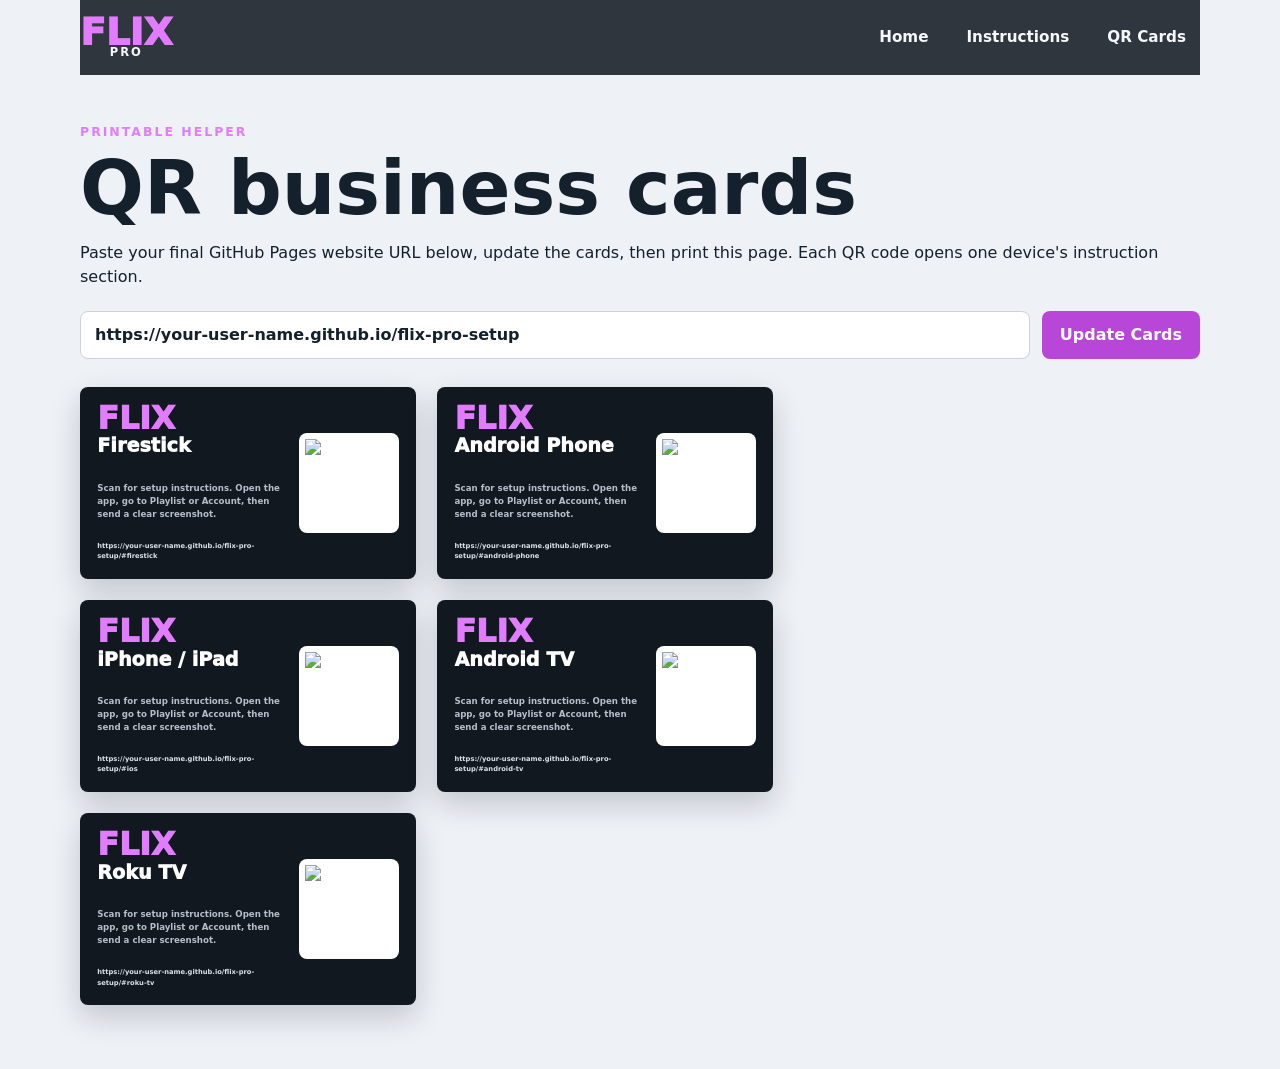
==== cards.html @ 7c1de713 "Force fresh CTA animation assets" ====
<!doctype html>
<html lang="en">
  <head>
    <meta charset="utf-8">
    <meta name="viewport" content="width=device-width, initial-scale=1">
    <title>Flix-Pro QR Business Cards</title>
    <meta name="description" content="Printable QR business cards for Flix-Pro setup instructions.">
    <link rel="stylesheet" href="styles.css?v=5">
  </head>
  <body class="cards-page">
    <header class="site-header">
      <a class="brand" href="index.html#home" aria-label="Flix-Pro home">
        <span class="brand-mark">FLIX</span>
        <span class="brand-sub">PRO</span>
      </a>
      <nav class="top-nav" aria-label="Main navigation">
        <a href="index.html#home">Home</a>
        <a href="index.html#devices">Instructions</a>
        <a href="cards.html">QR Cards</a>
      </nav>
    </header>

    <main class="card-builder">
      <p class="eyebrow">Printable helper</p>
      <h1>QR business cards</h1>
      <p>Paste your final GitHub Pages website URL below, update the cards, then print this page. Each QR code opens one device's instruction section.</p>

      <div class="builder-controls">
        <label class="sr-only" for="base-url">Website URL</label>
        <input id="base-url" data-base-url type="url" value="https://your-user-name.github.io/flix-pro-setup" aria-label="Website URL">
        <button type="button" data-update-cards>Update Cards</button>
      </div>

      <section class="print-sheet" data-print-sheet aria-label="Printable QR cards"></section>
    </main>

    <script src="script.js?v=5"></script>
  </body>
</html>
---- styles.css ----
:root {
  --bg: #111820;
  --bg-2: #151d26;
  --panel: #1b2430;
  --panel-2: #202b38;
  --text: #f6f7fb;
  --muted: #b5bfca;
  --line: rgba(255, 255, 255, 0.12);
  --purple: #b847d9;
  --purple-2: #8028aa;
  --purple-3: #e17cff;
  --green: #48e1a8;
  --shadow: 0 24px 70px rgba(0, 0, 0, 0.38);
}

* {
  box-sizing: border-box;
}

html {
  scroll-behavior: smooth;
}

body {
  margin: 0;
  min-height: 100vh;
  background: var(--bg);
  color: var(--text);
  font-family: Inter, ui-sans-serif, system-ui, -apple-system, BlinkMacSystemFont, "Segoe UI", sans-serif;
  line-height: 1.5;
}

.sr-only {
  position: absolute;
  width: 1px;
  height: 1px;
  overflow: hidden;
  clip: rect(0, 0, 0, 0);
  white-space: nowrap;
}

a {
  color: inherit;
}

.site-header {
  position: sticky;
  top: 0;
  z-index: 20;
  display: flex;
  align-items: center;
  justify-content: space-between;
  gap: 24px;
  width: min(1120px, calc(100% - 32px));
  margin: 0 auto;
  padding: 16px 0;
  background: rgba(17, 24, 32, 0.86);
  backdrop-filter: blur(16px);
}

.brand {
  display: inline-grid;
  gap: 0;
  text-decoration: none;
  line-height: 0.82;
}

.brand-mark {
  color: var(--purple-3);
  font-size: clamp(1.7rem, 4vw, 2.35rem);
  font-weight: 950;
  letter-spacing: 0;
}

.brand-sub {
  color: var(--text);
  font-size: 0.72rem;
  font-weight: 900;
  letter-spacing: 0.18em;
  text-align: center;
}

.top-nav {
  display: flex;
  align-items: center;
  gap: 10px;
  font-size: 0.95rem;
  font-weight: 800;
}

.top-nav a {
  border-radius: 8px;
  padding: 10px 14px;
  text-decoration: none;
  color: var(--text);
}

.top-nav a:hover,
.top-nav a:focus-visible {
  background: rgba(255, 255, 255, 0.08);
  outline: none;
}

.hero {
  display: grid;
  grid-template-columns: minmax(0, 0.9fr) minmax(360px, 1.1fr);
  align-items: center;
  gap: clamp(24px, 5vw, 64px);
  width: min(1120px, calc(100% - 32px));
  min-height: calc(100vh - 80px);
  margin: 0 auto;
  padding: 46px 0 72px;
}

.hero-copy {
  max-width: 590px;
}

.eyebrow {
  margin: 0 0 12px;
  color: var(--purple-3);
  font-size: 0.78rem;
  font-weight: 900;
  letter-spacing: 0.16em;
  text-transform: uppercase;
}

h1,
h2,
h3,
p {
  margin-top: 0;
}

h1 {
  margin-bottom: 18px;
  font-size: clamp(3rem, 7.2vw, 5.9rem);
  line-height: 0.92;
  letter-spacing: 0;
}

h2 {
  margin-bottom: 10px;
  font-size: clamp(2rem, 4.5vw, 3.25rem);
  line-height: 1;
}

h3 {
  margin-bottom: 0;
  font-size: clamp(1.75rem, 3vw, 2.55rem);
  line-height: 1;
}

.hero-text,
.section-heading p {
  color: var(--muted);
  font-size: clamp(1.06rem, 2vw, 1.28rem);
  font-weight: 650;
}

.stats {
  display: grid;
  grid-template-columns: repeat(3, minmax(0, 1fr));
  gap: 10px;
  margin: 28px 0;
}

.stats span {
  min-width: 0;
  border: 1px solid var(--line);
  border-radius: 8px;
  padding: 14px;
  background: rgba(255, 255, 255, 0.04);
  color: var(--muted);
  font-size: 0.9rem;
  font-weight: 750;
}

.stats strong {
  display: block;
  color: var(--text);
  font-size: 1.35rem;
}

.hero-actions {
  display: flex;
  flex-wrap: wrap;
  gap: 12px;
}

.button,
.inline-button {
  display: inline-flex;
  align-items: center;
  justify-content: center;
  min-height: 44px;
  border-radius: 8px;
  padding: 0 16px;
  text-decoration: none;
  font-weight: 900;
}

.button::before,
.inline-button::before {
  display: inline-grid;
  place-items: center;
  width: 22px;
  height: 22px;
  margin-right: 8px;
  border-radius: 6px;
  font-size: 0.72rem;
  line-height: 1;
}

[data-icon="grid"]::before {
  content: "##";
}

[data-icon="qr"]::before {
  content: "QR";
}

.primary {
  background: var(--purple);
  color: #fff;
}

.attention-pulse {
  position: relative;
  overflow: visible;
  isolation: isolate;
  transform-origin: center;
  background: linear-gradient(135deg, #9a27d3, #e05cff 52%, #7c24b1);
  animation: choose-device-pop 1.35s ease-in-out infinite, choose-device-glow 1.35s ease-in-out infinite;
  box-shadow: 0 0 0 0 rgba(225, 124, 255, 0.62), 0 14px 30px rgba(184, 71, 217, 0.24);
  will-change: transform, box-shadow;
}

.attention-pulse::after {
  content: "";
  position: absolute;
  inset: -12px;
  z-index: -2;
  border: 3px solid rgba(225, 124, 255, 0.92);
  border-radius: 14px;
  opacity: 0;
  pointer-events: none;
  animation: choose-device-ring 1.35s ease-out infinite;
}

.button-spark {
  content: "";
  position: absolute;
  inset: 0;
  z-index: -1;
  border-radius: 8px;
  overflow: hidden;
  pointer-events: none;
}

.button-spark::before {
  content: "";
  position: absolute;
  top: -35%;
  bottom: -35%;
  left: -75%;
  width: 48%;
  background: linear-gradient(115deg, transparent 0%, rgba(255, 255, 255, 0.78) 48%, transparent 72%);
  opacity: 0;
  transform: skewX(-18deg);
  animation: choose-device-shine 1.35s ease-in-out infinite;
}

.button-text {
  position: relative;
  z-index: 1;
}

.button-badge {
  position: absolute;
  top: -24px;
  right: -16px;
  z-index: 2;
  display: inline-grid;
  place-items: center;
  min-height: 24px;
  border: 1px solid rgba(255, 255, 255, 0.82);
  border-radius: 999px;
  padding: 0 9px;
  background: #fff;
  color: #7c24b1;
  font-size: 0.68rem;
  font-weight: 950;
  line-height: 1;
  box-shadow: 0 8px 24px rgba(225, 124, 255, 0.42);
  animation: choose-device-badge 1.35s ease-in-out infinite;
}

.ghost {
  border: 1px solid rgba(225, 124, 255, 0.55);
  color: var(--purple-3);
}

.button:hover,
.button:focus-visible,
.inline-button:hover,
.inline-button:focus-visible {
  transform: translateY(-1px);
  outline: none;
}

@keyframes choose-device-pop {
  0%,
  100% {
    transform: translateY(0) scale(1);
  }

  22% {
    transform: translateY(-8px) scale(1.14);
  }

  40% {
    transform: translateY(0) scale(1.04);
  }

  56% {
    transform: translateY(-2px) scale(1.07);
  }

  72% {
    transform: translateY(0) scale(1);
  }
}

@keyframes choose-device-glow {
  0%,
  100% {
    box-shadow: 0 0 0 0 rgba(225, 124, 255, 0.62), 0 14px 30px rgba(184, 71, 217, 0.24);
  }

  25%,
  58% {
    box-shadow: 0 0 0 12px rgba(225, 124, 255, 0.13), 0 0 42px rgba(225, 124, 255, 0.9), 0 22px 46px rgba(184, 71, 217, 0.5);
  }
}

@keyframes choose-device-ring {
  0% {
    opacity: 0.95;
    transform: scale(0.86);
  }

  58% {
    opacity: 0;
    transform: scale(1.44);
  }

  100% {
    opacity: 0;
    transform: scale(1.44);
  }
}

@keyframes choose-device-shine {
  0%,
  22% {
    opacity: 0;
    left: -75%;
  }

  36% {
    opacity: 0.86;
  }

  62% {
    opacity: 0;
    left: 135%;
  }
}

@keyframes choose-device-badge {
  0%,
  100% {
    transform: rotate(3deg) scale(1);
  }

  24% {
    transform: rotate(-4deg) scale(1.12);
  }

  52% {
    transform: rotate(3deg) scale(1.02);
  }
}

.hero-media {
  position: relative;
  min-height: 360px;
}

.hero-media img {
  display: block;
  width: min(760px, 100%);
  max-height: 74vh;
  object-fit: contain;
  filter: drop-shadow(0 40px 46px rgba(0, 0, 0, 0.42));
}

.device-section {
  background: var(--bg-2);
  border-top: 1px solid var(--line);
  padding: 74px 0;
}

.section-heading,
.device-picker,
.instruction-shell {
  width: min(1120px, calc(100% - 32px));
  margin-right: auto;
  margin-left: auto;
}

.section-heading {
  max-width: 760px;
  margin-bottom: 26px;
  text-align: center;
}

.device-picker {
  display: grid;
  grid-template-columns: repeat(5, minmax(0, 1fr));
  gap: 10px;
  margin-bottom: 18px;
}

.device-tab {
  display: flex;
  align-items: center;
  justify-content: center;
  gap: 10px;
  min-height: 64px;
  border: 1px solid var(--line);
  border-radius: 8px;
  background: var(--panel);
  color: var(--text);
  cursor: pointer;
  font: inherit;
  font-weight: 900;
}

.device-tab[aria-selected="true"] {
  border-color: rgba(225, 124, 255, 0.82);
  background: linear-gradient(135deg, var(--purple-2), var(--purple));
  box-shadow: 0 14px 30px rgba(184, 71, 217, 0.24);
}

.device-icon {
  display: inline-grid;
  place-items: center;
  flex: 0 0 auto;
  width: 34px;
  height: 34px;
  border: 1px solid rgba(255, 255, 255, 0.18);
  border-radius: 8px;
  background: rgba(255, 255, 255, 0.08);
  color: #fff;
  font-size: 0.78rem;
  font-weight: 950;
}

.device-icon.large {
  width: 58px;
  height: 58px;
  background: var(--purple);
  font-size: 1rem;
}

.instruction-shell {
  position: relative;
  min-height: 460px;
}

.device-anchor {
  position: absolute;
  top: -92px;
  display: block;
  width: 1px;
  height: 1px;
}

.instruction-panel {
  display: none;
  border: 1px solid var(--line);
  border-radius: 8px;
  padding: clamp(20px, 4vw, 36px);
  background: linear-gradient(180deg, var(--panel), var(--panel-2));
  box-shadow: var(--shadow);
}

.instruction-panel.is-active {
  display: block;
}

.panel-title {
  display: flex;
  align-items: center;
  gap: 16px;
  margin-bottom: 26px;
}

.steps {
  display: grid;
  gap: 14px;
  margin: 0;
  padding-left: 22px;
  color: var(--text);
  font-size: clamp(1rem, 2vw, 1.16rem);
  font-weight: 650;
}

.steps ul {
  margin: 10px 0 0;
  padding-left: 20px;
  color: var(--muted);
}

.steps li::marker {
  color: var(--purple-3);
  font-weight: 950;
}

.inline-button {
  width: fit-content;
  margin-top: 12px;
  background: var(--purple);
  color: #fff;
}

.inline-button::before {
  content: "GO";
  background: rgba(255, 255, 255, 0.14);
}

.finish-box {
  position: relative;
  isolation: isolate;
  overflow: hidden;
  display: grid;
  grid-template-columns: minmax(0, 1fr) auto;
  align-items: center;
  gap: 16px;
  margin-top: 28px;
  border: 3px solid rgba(225, 124, 255, 0.78);
  border-radius: 8px;
  padding: 20px;
  background: rgba(184, 71, 217, 0.16);
  box-shadow: 0 0 0 5px rgba(184, 71, 217, 0.18), 0 18px 38px rgba(184, 71, 217, 0.2);
  color: #fff;
  font-size: clamp(1.18rem, 2.4vw, 1.42rem);
  font-weight: 900;
}

.finish-box::before {
  content: "";
  position: absolute;
  inset: -55%;
  z-index: -2;
  background: conic-gradient(
    from 0deg,
    transparent 0deg,
    transparent 72deg,
    rgba(255, 255, 255, 0.92) 88deg,
    var(--purple-3) 108deg,
    transparent 138deg,
    transparent 360deg
  );
  animation: final-step-orbit 3.2s linear infinite;
}

.finish-box::after {
  content: "";
  position: absolute;
  inset: 4px;
  z-index: -1;
  border-radius: 5px;
  background: linear-gradient(180deg, rgba(65, 42, 93, 0.96), rgba(51, 38, 77, 0.96));
}

.finish-copy {
  min-width: 0;
}

.finish-box strong:first-child {
  color: #ff8adf;
  text-transform: uppercase;
}

.example-trigger {
  min-height: 42px;
  border: 1px solid rgba(255, 255, 255, 0.2);
  border-radius: 8px;
  padding: 0 13px;
  background: rgba(255, 255, 255, 0.1);
  color: #fff;
  cursor: pointer;
  font: inherit;
  font-size: 0.92rem;
  font-weight: 900;
  white-space: nowrap;
}

.example-trigger:hover,
.example-trigger:focus-visible {
  border-color: rgba(255, 255, 255, 0.55);
  background: rgba(255, 255, 255, 0.17);
  outline: none;
}

@keyframes final-step-orbit {
  to {
    transform: rotate(1turn);
  }
}

@media (prefers-reduced-motion: reduce) {
  .attention-pulse,
  .attention-pulse::after,
  .button-spark::before,
  .button-badge,
  .finish-box::before {
    animation: none;
  }
}

.example-modal {
  width: min(940px, calc(100% - 28px));
  border: 1px solid rgba(225, 124, 255, 0.5);
  border-radius: 8px;
  padding: 0;
  background: transparent;
  color: var(--text);
}

.example-modal::backdrop {
  background: rgba(4, 6, 12, 0.78);
  backdrop-filter: blur(10px);
}

.modal-card {
  position: relative;
  padding: clamp(18px, 4vw, 30px);
  background: linear-gradient(180deg, var(--panel), #111820);
  box-shadow: var(--shadow);
}

.modal-card h2 {
  max-width: 680px;
  margin-bottom: 20px;
  font-size: clamp(1.75rem, 4vw, 2.8rem);
}

.modal-close {
  position: absolute;
  top: 16px;
  right: 16px;
  display: inline-grid;
  place-items: center;
  width: 38px;
  height: 38px;
  border: 1px solid var(--line);
  border-radius: 8px;
  background: rgba(255, 255, 255, 0.08);
  color: #fff;
  cursor: pointer;
  font: inherit;
  font-weight: 950;
}

.modal-close:hover,
.modal-close:focus-visible {
  border-color: rgba(225, 124, 255, 0.7);
  outline: none;
}

.screenshot-sample {
  display: grid;
  grid-template-columns: minmax(0, 1.35fr) minmax(240px, 0.75fr);
  overflow: hidden;
  border: 1px solid rgba(255, 255, 255, 0.18);
  border-radius: 8px;
  background: #03000c;
  min-height: 330px;
}

.sample-left,
.sample-right {
  padding: clamp(16px, 3vw, 24px);
}

.sample-left {
  position: relative;
  display: flex;
  flex-direction: column;
  border-right: 2px solid rgba(255, 255, 255, 0.5);
}

.sample-header {
  display: flex;
  align-items: center;
  justify-content: space-between;
  color: #fff;
  font-size: 1.2rem;
  font-weight: 900;
}

.sample-header strong {
  margin-right: auto;
  margin-left: 12px;
}

.playlist-card {
  position: relative;
  display: grid;
  width: min(240px, 100%);
  margin-top: 26px;
  border: 3px solid #d8d400;
  border-radius: 4px;
  padding: 12px;
  color: #eeeaf8;
  font-size: 0.98rem;
  font-weight: 800;
}

.status-dot {
  position: absolute;
  top: 12px;
  right: 12px;
  width: 12px;
  height: 12px;
  border-radius: 999px;
  background: #13ff00;
  box-shadow: 0 0 12px rgba(19, 255, 0, 0.82);
}

.sample-footer {
  margin-top: auto;
  margin-bottom: 0;
  color: rgba(255, 255, 255, 0.82);
  text-align: center;
  font-size: 0.78rem;
  font-weight: 900;
}

.sample-right {
  display: grid;
  justify-items: center;
  align-content: start;
  gap: 8px;
  color: #fff;
  text-align: center;
  font-weight: 800;
}

.sample-right strong,
.sample-right mark {
  color: #e1d600;
}

.sample-right p {
  margin: 4px 0;
  color: rgba(255, 255, 255, 0.86);
  font-size: 0.92rem;
}

.sample-right mark {
  background: transparent;
  font-weight: 950;
}

.sample-qr {
  width: 104px;
  height: 104px;
  border: 8px solid #fff;
  background:
    linear-gradient(90deg, #000 12px, transparent 12px 22px, #000 22px 34px, transparent 34px 46px, #000 46px 60px, transparent 60px 72px, #000 72px 84px, transparent 84px),
    linear-gradient(#000 10px, transparent 10px 20px, #000 20px 32px, transparent 32px 44px, #000 44px 56px, transparent 56px 70px, #000 70px 82px, transparent 82px),
    #fff;
  background-blend-mode: multiply;
}

.modal-note {
  margin: 16px 0 0;
  color: var(--muted);
  font-weight: 800;
}

.site-footer {
  display: flex;
  align-items: center;
  justify-content: space-between;
  gap: 16px;
  width: min(1120px, calc(100% - 32px));
  margin: 0 auto;
  padding: 24px 0;
  color: var(--muted);
  font-weight: 750;
}

.site-footer p {
  margin: 0;
}

.cards-page {
  background: #eef1f6;
  color: #14202c;
}

.cards-page .site-header {
  color: var(--text);
}

.card-builder {
  width: min(1120px, calc(100% - 32px));
  margin: 0 auto;
  padding: 48px 0 64px;
}

.card-builder h1 {
  color: #14202c;
  font-size: clamp(2.4rem, 6vw, 4.7rem);
}

.builder-controls {
  display: grid;
  grid-template-columns: 1fr auto;
  gap: 12px;
  margin: 22px 0 28px;
}

.builder-controls input {
  width: 100%;
  min-height: 48px;
  border: 1px solid #cad2dd;
  border-radius: 8px;
  padding: 0 14px;
  color: #14202c;
  font: inherit;
  font-weight: 700;
}

.builder-controls button {
  min-height: 48px;
  border: 0;
  border-radius: 8px;
  padding: 0 18px;
  background: var(--purple);
  color: #fff;
  cursor: pointer;
  font: inherit;
  font-weight: 900;
}

.print-sheet {
  display: grid;
  grid-template-columns: repeat(2, 3.5in);
  gap: 0.22in;
  align-items: start;
}

.business-card {
  display: grid;
  grid-template-columns: 1fr 1.04in;
  gap: 0.15in;
  width: 3.5in;
  height: 2in;
  overflow: hidden;
  border-radius: 8px;
  padding: 0.18in;
  background: #111820;
  color: #fff;
  box-shadow: 0 12px 30px rgba(20, 32, 44, 0.2);
}

.card-copy {
  display: flex;
  min-width: 0;
  flex-direction: column;
  justify-content: space-between;
}

.card-logo {
  color: var(--purple-3);
  font-size: 0.33in;
  font-weight: 950;
  line-height: 0.9;
}

.card-device {
  font-size: 0.2in;
  font-weight: 950;
}

.card-note {
  margin: 0;
  color: var(--muted);
  font-size: 0.09in;
  font-weight: 750;
}

.qr-wrap {
  display: grid;
  place-items: center;
  align-self: center;
  width: 1.04in;
  height: 1.04in;
  border-radius: 8px;
  background: #fff;
}

.qr-wrap img {
  width: 0.92in;
  height: 0.92in;
}

.card-url {
  overflow-wrap: anywhere;
  color: #dce2ea;
  font-size: 0.07in;
  font-weight: 700;
}

@media (max-width: 920px) {
  .hero {
    grid-template-columns: 1fr;
    min-height: auto;
    padding-top: 34px;
  }

  .hero-media {
    min-height: 0;
  }

  .stats,
  .device-picker {
    grid-template-columns: 1fr;
  }

  .device-tab {
    justify-content: flex-start;
    padding: 0 14px;
  }
}

@media (max-width: 640px) {
  .site-header,
  .site-footer {
    align-items: flex-start;
    flex-direction: column;
  }

  .top-nav {
    width: 100%;
    justify-content: space-between;
  }

  .top-nav a {
    padding: 8px;
  }

  .builder-controls {
    grid-template-columns: 1fr;
  }

  .finish-box {
    grid-template-columns: 1fr;
  }

  .example-trigger {
    width: 100%;
    white-space: normal;
  }

  .screenshot-sample {
    grid-template-columns: 1fr;
  }

  .sample-left {
    min-height: 250px;
    border-right: 0;
    border-bottom: 2px solid rgba(255, 255, 255, 0.5);
  }

  .print-sheet {
    grid-template-columns: 1fr;
  }
}

@media print {
  @page {
    margin: 0.35in;
  }

  .cards-page {
    background: #fff;
  }

  .cards-page .site-header,
  .card-builder > p,
  .builder-controls {
    display: none;
  }

  .card-builder {
    width: auto;
    padding: 0;
  }

  .print-sheet {
    grid-template-columns: repeat(2, 3.5in);
    gap: 0.15in;
  }

  .business-card {
    box-shadow: none;
    break-inside: avoid;
  }
}
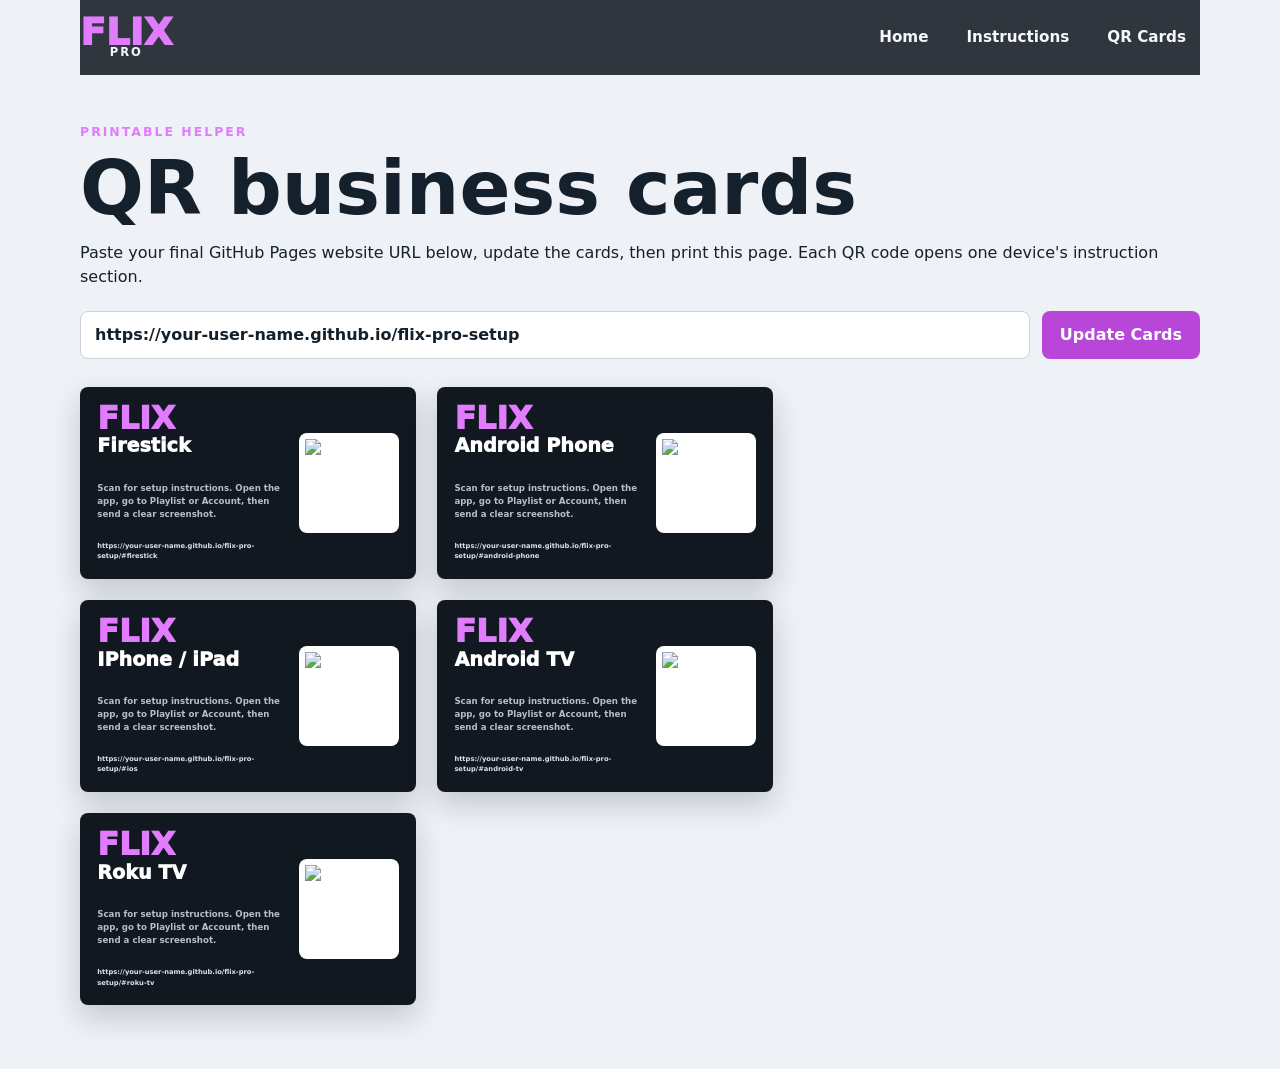
==== commit d977d673: "Animate device name initials" ====
--- a/cards.html
+++ b/cards.html
@@ -5,7 +5,7 @@
     <meta name="viewport" content="width=device-width, initial-scale=1">
     <title>Flix-Pro QR Business Cards</title>
     <meta name="description" content="Printable QR business cards for Flix-Pro setup instructions.">
-    <link rel="stylesheet" href="styles.css?v=5">
+    <link rel="stylesheet" href="styles.css?v=9">
   </head>
   <body class="cards-page">
     <header class="site-header">
@@ -34,6 +34,6 @@
       <section class="print-sheet" data-print-sheet aria-label="Printable QR cards"></section>
     </main>
 
-    <script src="script.js?v=5"></script>
+    <script src="script.js?v=9"></script>
   </body>
 </html>
--- a/styles.css
+++ b/styles.css
@@ -166,6 +166,8 @@
 }
 
 .stats span {
+  position: relative;
+  overflow: hidden;
   min-width: 0;
   border: 1px solid var(--line);
   border-radius: 8px;
@@ -176,10 +178,86 @@
   font-weight: 750;
 }
 
+.stats span::after {
+  content: "";
+  position: absolute;
+  inset: 0;
+  background: linear-gradient(110deg, transparent 0%, rgba(225, 124, 255, 0.22) 48%, transparent 68%);
+  opacity: 0;
+  transform: translateX(-120%);
+  animation: stat-card-shine 3.2s ease-in-out infinite;
+  pointer-events: none;
+}
+
+.stats span:nth-child(2)::after {
+  animation-delay: 0.35s;
+}
+
+.stats span:nth-child(3)::after {
+  animation-delay: 0.7s;
+}
+
 .stats strong {
   display: block;
   color: var(--text);
   font-size: 1.35rem;
+}
+
+.stat-pop {
+  width: fit-content;
+  color: #fff;
+  text-shadow: 0 0 14px rgba(225, 124, 255, 0.72);
+  animation: stat-number-pop 2.15s ease-in-out infinite;
+  transform-origin: left center;
+}
+
+.stats span:nth-child(2) .stat-pop {
+  animation-delay: 0.2s;
+}
+
+.stats span:nth-child(3) .stat-pop {
+  animation-delay: 0.4s;
+}
+
+@keyframes stat-number-pop {
+  0%,
+  100% {
+    transform: scale(1);
+    color: #fff;
+    text-shadow: 0 0 10px rgba(225, 124, 255, 0.48);
+  }
+
+  24% {
+    transform: scale(1.18);
+    color: var(--purple-3);
+    text-shadow: 0 0 18px rgba(225, 124, 255, 0.96), 0 0 34px rgba(184, 71, 217, 0.62);
+  }
+
+  42% {
+    transform: scale(1.04);
+  }
+}
+
+@keyframes stat-card-shine {
+  0%,
+  38% {
+    opacity: 0;
+    transform: translateX(-120%);
+  }
+
+  52% {
+    opacity: 1;
+  }
+
+  72% {
+    opacity: 0;
+    transform: translateX(120%);
+  }
+
+  100% {
+    opacity: 0;
+    transform: translateX(120%);
+  }
 }
 
 .hero-actions {
@@ -448,6 +526,62 @@
   font-weight: 900;
 }
 
+.device-name {
+  display: inline-flex;
+  align-items: baseline;
+  min-width: 0;
+}
+
+.hot-letter {
+  display: inline-block;
+  margin-right: 1px;
+  font-weight: 950;
+  text-shadow: 0 0 12px currentColor;
+  transform-origin: center;
+  animation: hot-letter-pop 1.55s ease-in-out infinite;
+}
+
+.hot-fire {
+  color: #ff7af6;
+}
+
+.hot-android {
+  color: #50f2bb;
+  animation-delay: 0.15s;
+}
+
+.hot-ios {
+  color: #ffd866;
+  animation-delay: 0.3s;
+}
+
+.hot-tv {
+  color: #67d8ff;
+  animation-delay: 0.45s;
+}
+
+.hot-roku {
+  color: #ff8f70;
+  animation-delay: 0.6s;
+}
+
+@keyframes hot-letter-pop {
+  0%,
+  100% {
+    transform: scale(1);
+    filter: brightness(1);
+  }
+
+  35% {
+    transform: scale(1.34) rotate(-5deg);
+    filter: brightness(1.45);
+  }
+
+  58% {
+    transform: scale(1.08) rotate(3deg);
+  }
+}
+
 .device-tab[aria-selected="true"] {
   border-color: rgba(225, 124, 255, 0.82);
   background: linear-gradient(135deg, var(--purple-2), var(--purple));
@@ -550,43 +684,50 @@
   align-items: center;
   gap: 16px;
   margin-top: 28px;
-  border: 3px solid rgba(225, 124, 255, 0.78);
-  border-radius: 8px;
-  padding: 20px;
-  background: rgba(184, 71, 217, 0.16);
+  border: 0;
+  border-radius: 8px;
+  padding: 23px;
+  background: transparent;
   box-shadow: 0 0 0 5px rgba(184, 71, 217, 0.18), 0 18px 38px rgba(184, 71, 217, 0.2);
   color: #fff;
   font-size: clamp(1.18rem, 2.4vw, 1.42rem);
   font-weight: 900;
+  animation: finish-box-pulse 1.85s ease-in-out infinite;
 }
 
 .finish-box::before {
   content: "";
   position: absolute;
-  inset: -55%;
-  z-index: -2;
+  inset: 0;
+  z-index: 0;
   background: conic-gradient(
     from 0deg,
-    transparent 0deg,
-    transparent 72deg,
-    rgba(255, 255, 255, 0.92) 88deg,
-    var(--purple-3) 108deg,
-    transparent 138deg,
-    transparent 360deg
+    rgba(225, 124, 255, 0.32) 0deg,
+    rgba(225, 124, 255, 0.42) 42deg,
+    #ffffff 72deg,
+    var(--purple-3) 92deg,
+    rgba(225, 124, 255, 0.42) 124deg,
+    rgba(225, 124, 255, 0.24) 190deg,
+    rgba(225, 124, 255, 0.7) 242deg,
+    #ffffff 265deg,
+    rgba(225, 124, 255, 0.28) 292deg,
+    rgba(225, 124, 255, 0.32) 360deg
   );
-  animation: final-step-orbit 3.2s linear infinite;
+  animation: final-step-orbit 2.2s linear infinite;
 }
 
 .finish-box::after {
   content: "";
   position: absolute;
-  inset: 4px;
-  z-index: -1;
+  inset: 5px;
+  z-index: 1;
   border-radius: 5px;
   background: linear-gradient(180deg, rgba(65, 42, 93, 0.96), rgba(51, 38, 77, 0.96));
 }
 
 .finish-copy {
+  position: relative;
+  z-index: 2;
   min-width: 0;
 }
 
@@ -595,7 +736,63 @@
   text-transform: uppercase;
 }
 
+.finish-lights {
+  position: absolute;
+  inset: 0;
+  z-index: 3;
+  overflow: hidden;
+  border-radius: 8px;
+  pointer-events: none;
+}
+
+.finish-lights span {
+  position: absolute;
+  display: block;
+  background: linear-gradient(90deg, transparent, #fff, var(--purple-3), transparent);
+  filter: drop-shadow(0 0 10px rgba(255, 255, 255, 0.95)) drop-shadow(0 0 18px rgba(225, 124, 255, 0.92));
+  opacity: 0;
+}
+
+.finish-lights span:nth-child(1) {
+  top: 0;
+  left: -38%;
+  width: 38%;
+  height: 6px;
+  animation: chase-top 1.25s linear infinite;
+}
+
+.finish-lights span:nth-child(2) {
+  top: -38%;
+  right: 0;
+  width: 6px;
+  height: 38%;
+  background: linear-gradient(180deg, transparent, #fff, var(--purple-3), transparent);
+  animation: chase-right 1.25s linear infinite;
+  animation-delay: 0.31s;
+}
+
+.finish-lights span:nth-child(3) {
+  right: -38%;
+  bottom: 0;
+  width: 38%;
+  height: 6px;
+  animation: chase-bottom 1.25s linear infinite;
+  animation-delay: 0.62s;
+}
+
+.finish-lights span:nth-child(4) {
+  bottom: -38%;
+  left: 0;
+  width: 6px;
+  height: 38%;
+  background: linear-gradient(180deg, transparent, #fff, var(--purple-3), transparent);
+  animation: chase-left 1.25s linear infinite;
+  animation-delay: 0.93s;
+}
+
 .example-trigger {
+  position: relative;
+  z-index: 4;
   min-height: 42px;
   border: 1px solid rgba(255, 255, 255, 0.2);
   border-radius: 8px;
@@ -622,11 +819,97 @@
   }
 }
 
+@keyframes finish-box-pulse {
+  0%,
+  100% {
+    border-color: rgba(225, 124, 255, 0.78);
+    box-shadow: 0 0 0 5px rgba(184, 71, 217, 0.18), 0 18px 38px rgba(184, 71, 217, 0.2);
+  }
+
+  50% {
+    border-color: #fff;
+    box-shadow: 0 0 0 8px rgba(225, 124, 255, 0.2), 0 0 34px rgba(225, 124, 255, 0.88), 0 18px 42px rgba(184, 71, 217, 0.38);
+  }
+}
+
+@keyframes chase-top {
+  0% {
+    left: -38%;
+    opacity: 0;
+  }
+
+  12%,
+  78% {
+    opacity: 1;
+  }
+
+  100% {
+    left: 100%;
+    opacity: 0;
+  }
+}
+
+@keyframes chase-right {
+  0% {
+    top: -38%;
+    opacity: 0;
+  }
+
+  12%,
+  78% {
+    opacity: 1;
+  }
+
+  100% {
+    top: 100%;
+    opacity: 0;
+  }
+}
+
+@keyframes chase-bottom {
+  0% {
+    right: -38%;
+    opacity: 0;
+  }
+
+  12%,
+  78% {
+    opacity: 1;
+  }
+
+  100% {
+    right: 100%;
+    opacity: 0;
+  }
+}
+
+@keyframes chase-left {
+  0% {
+    bottom: -38%;
+    opacity: 0;
+  }
+
+  12%,
+  78% {
+    opacity: 1;
+  }
+
+  100% {
+    bottom: 100%;
+    opacity: 0;
+  }
+}
+
 @media (prefers-reduced-motion: reduce) {
   .attention-pulse,
   .attention-pulse::after,
   .button-spark::before,
   .button-badge,
+  .stat-pop,
+  .stats span::after,
+  .hot-letter,
+  .finish-box,
+  .finish-lights span,
   .finish-box::before {
     animation: none;
   }
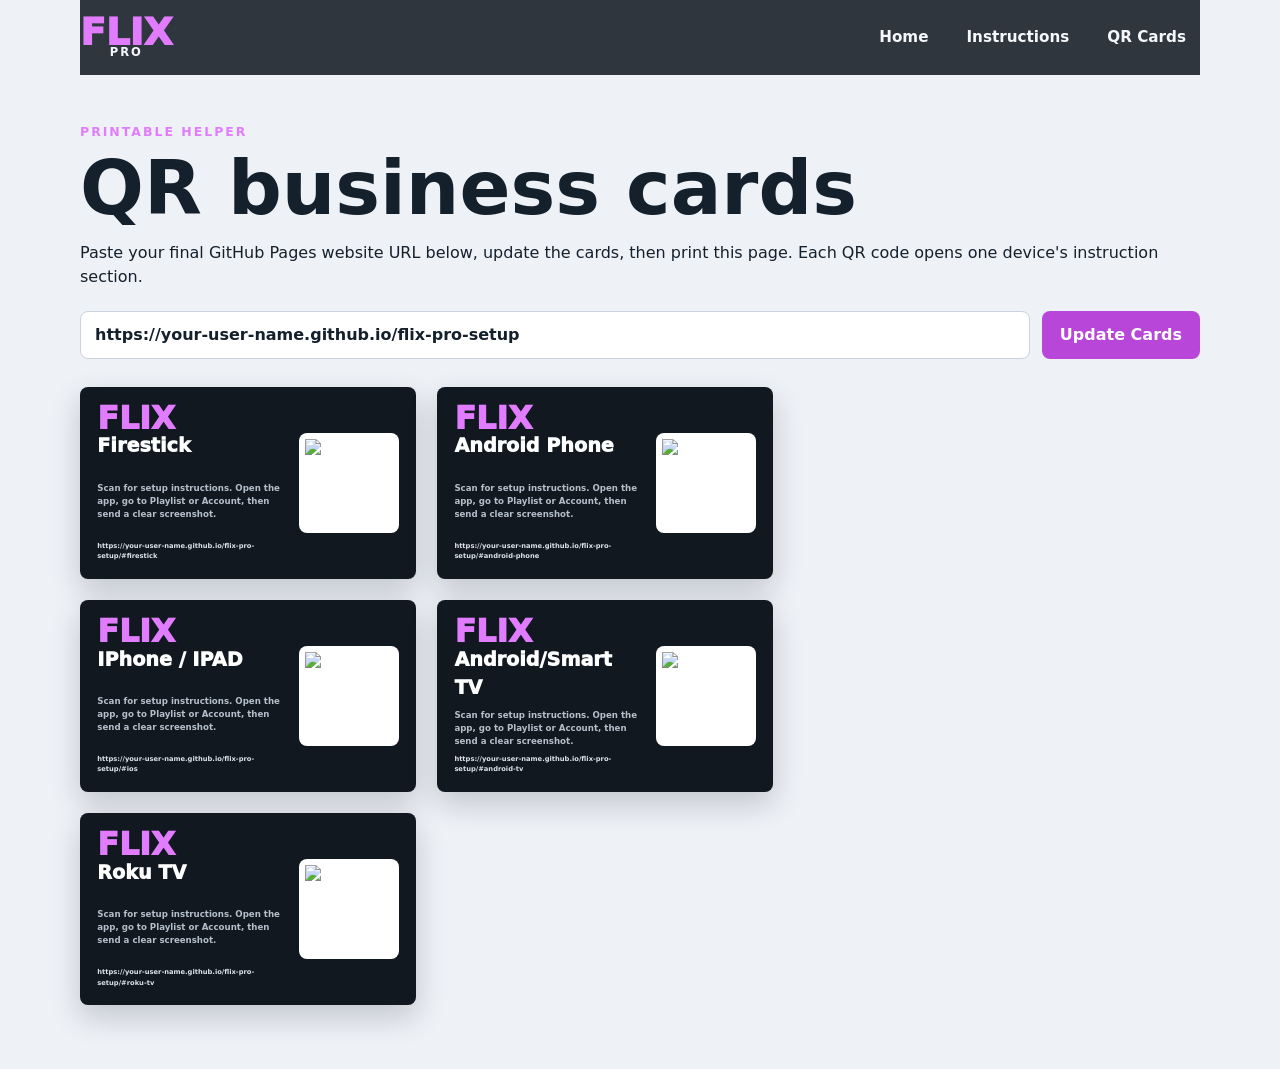
==== commit cb1574d9: "Update IOS and Android TV labels" ====
--- a/cards.html
+++ b/cards.html
@@ -5,7 +5,7 @@
     <meta name="viewport" content="width=device-width, initial-scale=1">
     <title>Flix-Pro QR Business Cards</title>
     <meta name="description" content="Printable QR business cards for Flix-Pro setup instructions.">
-    <link rel="stylesheet" href="styles.css?v=9">
+    <link rel="stylesheet" href="styles.css?v=10">
   </head>
   <body class="cards-page">
     <header class="site-header">
@@ -34,6 +34,6 @@
       <section class="print-sheet" data-print-sheet aria-label="Printable QR cards"></section>
     </main>
 
-    <script src="script.js?v=9"></script>
+    <script src="script.js?v=10"></script>
   </body>
 </html>
